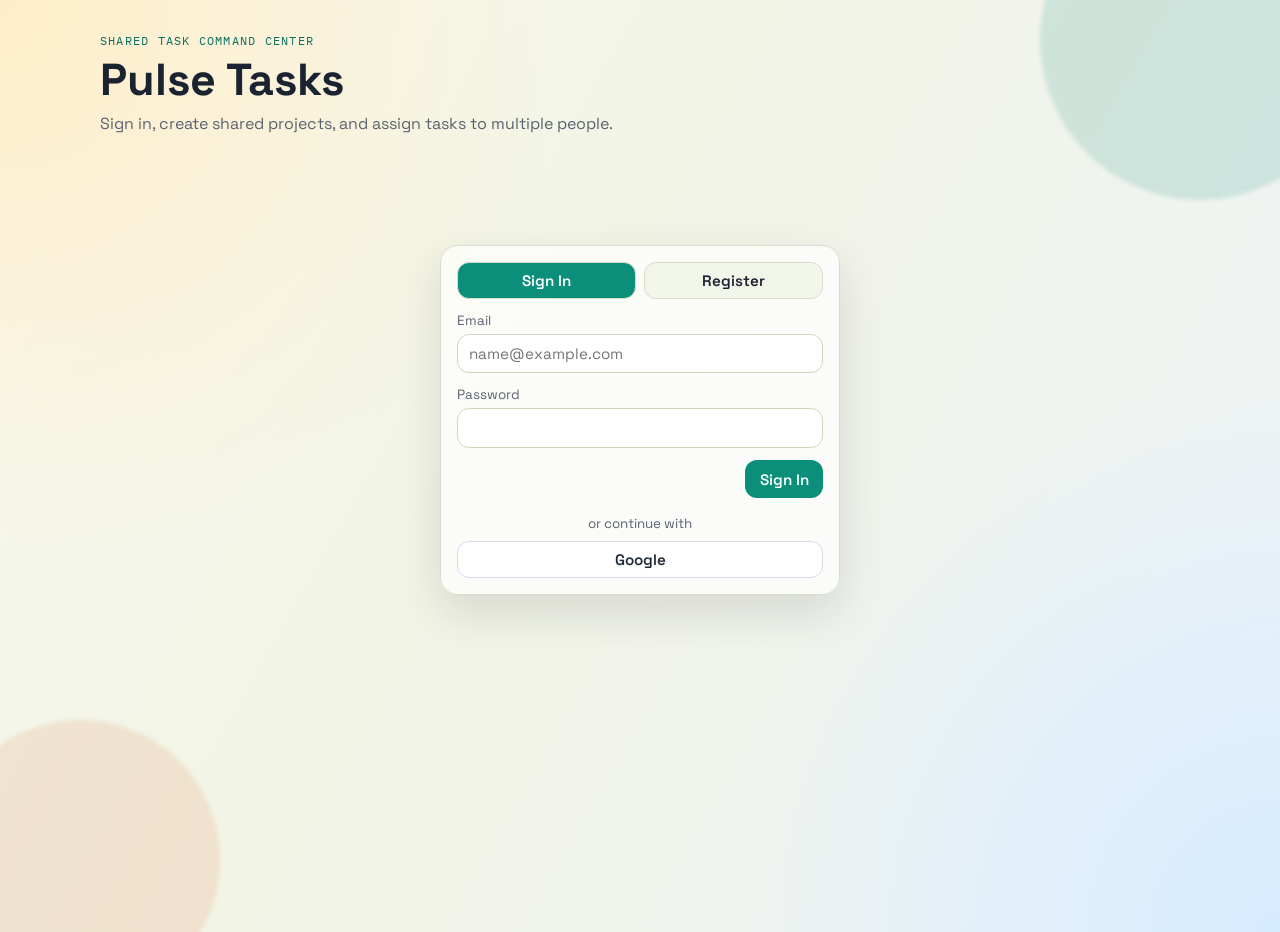
==== frontend/index.html @ c2089af1 "To Do list" ====
<!doctype html>
<html lang="en">
  <head>
    <meta charset="UTF-8" />
    <meta name="viewport" content="width=device-width, initial-scale=1.0" />
    <title>Pulse Tasks</title>
    <link rel="preconnect" href="https://fonts.googleapis.com" />
    <link rel="preconnect" href="https://fonts.gstatic.com" crossorigin />
    <link
      href="https://fonts.googleapis.com/css2?family=Space+Grotesk:wght@400;500;700&family=IBM+Plex+Mono:wght@400;500&display=swap"
      rel="stylesheet"
    />
    <link rel="stylesheet" href="styles.css" />
  </head>
  <body class="projects-page">
    <div class="bg-shape bg-shape-a"></div>
    <div class="bg-shape bg-shape-b"></div>

    <main class="app-shell">
      <header class="topbar reveal">
        <div>
          <p class="eyebrow">Shared Task Command Center</p>
          <h1>Pulse Tasks</h1>
          <p class="subtitle">Sign in, create shared projects, and assign tasks to multiple people.</p>
        </div>
        <div class="topbar-actions">
          <a class="nav-link btn-secondary hidden" href="tasks.html">Open Tasks</a>
          <button id="manageUsersBtn" class="btn-secondary hidden" type="button">Manage Users</button>
          <div class="session-chip hidden" id="sessionChip">
            <span id="sessionName">Not signed in</span>
            <button id="signOutBtn" class="btn-secondary" type="button">Sign out</button>
          </div>
        </div>
      </header>

      <section id="authView" class="auth-view reveal">
        <div class="panel auth-card">
          <div class="auth-mode-tabs" role="tablist" aria-label="Authentication mode">
            <button id="loginTabBtn" type="button" class="auth-tab active">Sign In</button>
            <button id="registerTabBtn" type="button" class="auth-tab">Register</button>
          </div>
          <form id="authForm" class="auth-form">
            <label id="nameField">
              <span>Name</span>
              <input id="authName" type="text" maxlength="120" placeholder="Your name" />
            </label>
            <label>
              <span>Email</span>
              <input id="authEmail" type="email" maxlength="255" placeholder="name@example.com" required />
            </label>
            <label>
              <span>Password</span>
              <input id="authPassword" type="password" minlength="8" maxlength="128" required />
            </label>
            <div class="auth-actions">
              <button id="authSubmitBtn" class="btn-accent" type="submit">Sign In</button>
            </div>
            <div class="provider-actions">
              <span class="provider-divider">or continue with</span>
              <button id="googleSignInBtn" class="btn-google" type="button">Google</button>
            </div>
          </form>
        </div>
      </section>

      <section id="workspaceView" class="workspace hidden">
        <section class="stats-grid reveal">
          <article class="stat-card">
            <h2>Total</h2>
            <p id="statTotal">0</p>
          </article>
          <article class="stat-card">
            <h2>Completed</h2>
            <p id="statCompleted">0</p>
          </article>
          <article class="stat-card">
            <h2>Pending</h2>
            <p id="statPending">0</p>
          </article>
          <article class="stat-card">
            <h2>High Priority</h2>
            <p id="statHighPriority">0</p>
          </article>
        </section>

        <section class="panel reveal project-panel">
          <div class="form-heading-row">
            <h2>Create Project</h2>
            <p class="subtle-inline">Invite multiple collaborators at once.</p>
          </div>
          <form id="projectForm" class="form-stack">
            <div class="field-grid">
              <label>
                <span>Name</span>
                <input id="projectName" type="text" maxlength="255" required />
              </label>
              <label>
                <span>Collaborators</span>
                <select id="projectMemberIds" multiple size="4"></select>
              </label>
              <label class="full-width">
                <span>Description</span>
                <textarea id="projectDescription" rows="2" maxlength="5000"></textarea>
              </label>
            </div>
            <div class="form-actions-row">
              <button class="btn-accent" type="submit">Add Project</button>
            </div>
          </form>
          <div id="projectList" class="project-list"></div>
        </section>

        <section class="panel reveal task-panel">
          <div class="form-heading-row">
            <h2>Create Task</h2>
            <p class="subtle-inline">Assign to a project and multiple people.</p>
          </div>
          <form id="todoForm" class="form-stack">
            <div class="field-grid">
              <label>
                <span>Title</span>
                <input id="title" name="title" type="text" maxlength="255" required />
              </label>
              <label>
                <span>Project</span>
                <select id="projectSelect">
                  <option value="">No project</option>
                </select>
              </label>
              <label>
                <span>Priority</span>
                <select id="priority" name="priority">
                  <option value="low">Low</option>
                  <option value="medium" selected>Medium</option>
                  <option value="high">High</option>
                </select>
              </label>
              <label>
                <span>Assignees</span>
                <select id="todoAssigneeIds" multiple size="4"></select>
              </label>
              <label class="full-width">
                <span>Description</span>
                <textarea id="description" name="description" rows="2" maxlength="5000"></textarea>
              </label>
              <label>
                <span>Due Date</span>
                <input id="dueDate" name="dueDate" type="datetime-local" />
              </label>
            </div>
            <div class="form-actions-row">
              <button class="btn-accent" type="submit">Add Task</button>
            </div>
          </form>
        </section>

        <section class="panel reveal task-list-panel">
          <div class="controls-row">
            <label>
              <span>Search</span>
              <input id="searchInput" type="text" placeholder="Search title or description" />
            </label>
            <label>
              <span>Status</span>
              <select id="statusFilter">
                <option value="all">All</option>
                <option value="pending">Pending</option>
                <option value="completed">Completed</option>
              </select>
            </label>
            <label>
              <span>Priority</span>
              <select id="priorityFilter">
                <option value="all">All</option>
                <option value="low">Low</option>
                <option value="medium">Medium</option>
                <option value="high">High</option>
              </select>
            </label>
            <label>
              <span>Project</span>
              <select id="projectFilter">
                <option value="all">All projects</option>
              </select>
            </label>
            <label>
              <span>Sort By</span>
              <select id="sortBy">
                <option value="created_at">Created</option>
                <option value="updated_at">Updated</option>
                <option value="title">Title</option>
                <option value="due_date">Due Date</option>
              </select>
            </label>
            <label>
              <span>Order</span>
              <select id="sortOrder">
                <option value="desc">Desc</option>
                <option value="asc">Asc</option>
              </select>
            </label>
          </div>

          <div class="list-head-row">
            <h2>Tasks</h2>
            <button id="refreshBtn" class="btn-secondary" type="button">Refresh</button>
          </div>

          <p id="feedback" class="feedback" role="status" aria-live="polite"></p>

          <div id="todoList" class="todo-list"></div>
        </section>
      </section>
    </main>

    <template id="projectItemTemplate">
      <article class="project-card">
        <div>
          <h3 class="project-title"></h3>
          <p class="project-desc"></p>
          <div class="project-collaborators-list"></div>
        </div>
        <div class="project-meta">
          <span class="project-members"></span>
          <span class="project-owner"></span>
          <div class="project-actions">
            <button type="button" data-action="edit" class="btn-secondary">Edit</button>
            <button type="button" data-action="delete" class="btn-danger">Delete</button>
          </div>
        </div>
      </article>
    </template>

    <template id="todoItemTemplate">
      <article class="todo-item">
        <div class="todo-main">
          <label class="checkbox-wrap">
            <input type="checkbox" data-action="toggle" />
            <span class="checkbox-ui"></span>
          </label>
          <div class="todo-copy">
            <div class="todo-title-row">
              <h3 class="todo-title"></h3>
              <span class="priority-badge"></span>
            </div>
            <p class="todo-desc"></p>
            <p class="todo-meta"></p>
            <p class="todo-people"></p>
            <div class="todo-assignees-list"></div>
          </div>
        </div>
        <div class="todo-actions">
          <button type="button" data-action="edit" class="btn-secondary">Edit</button>
          <button type="button" data-action="delete" class="btn-danger">Delete</button>
        </div>
      </article>
    </template>

    <dialog id="editDialog" class="edit-dialog">
      <form id="editForm" method="dialog">
        <h2>Edit Task</h2>
        <label>
          <span>Title</span>
          <input id="editTitle" name="title" type="text" maxlength="255" required />
        </label>
        <label>
          <span>Description</span>
          <textarea id="editDescription" name="description" rows="3" maxlength="5000"></textarea>
        </label>
        <div class="field-grid dialog-grid">
          <label>
            <span>Project</span>
            <select id="editProjectId">
              <option value="">No project</option>
            </select>
          </label>
          <label>
            <span>Priority</span>
            <select id="editPriority" name="priority">
              <option value="low">Low</option>
              <option value="medium">Medium</option>
              <option value="high">High</option>
            </select>
          </label>
          <label class="full-width">
            <span>Assignees</span>
            <select id="editAssigneeIds" multiple size="4"></select>
          </label>
          <label>
            <span>Due Date</span>
            <input id="editDueDate" name="dueDate" type="datetime-local" />
          </label>
        </div>
        <menu>
          <button type="button" id="cancelEditBtn" class="btn-secondary">Cancel</button>
          <button type="submit" class="btn-accent">Save</button>
        </menu>
      </form>
    </dialog>

    <dialog id="usersDialog" class="edit-dialog">
      <form id="usersForm" method="dialog">
        <h2>Manage Users</h2>
        <div id="usersList" class="members-list"></div>
        <menu>
          <button type="button" id="closeUsersBtn" class="btn-secondary">Close</button>
        </menu>
      </form>
    </dialog>

    <dialog id="projectDialog" class="edit-dialog">
      <form id="projectEditForm" method="dialog">
        <h2>Edit Project</h2>
        <label>
          <span>Name</span>
          <input id="editProjectName" type="text" maxlength="255" required />
        </label>
        <label>
          <span>Description</span>
          <textarea id="editProjectDescription" rows="3" maxlength="5000"></textarea>
        </label>
        <div class="collaborators-section">
          <label>
            <span>Current Members</span>
            <div id="editProjectCurrentMembers" class="members-list"></div>
          </label>
          <label>
            <span>Add Collaborators</span>
            <select id="editProjectMemberIds" multiple size="4"></select>
          </label>
        </div>
        <menu>
          <button type="button" id="cancelProjectEditBtn" class="btn-secondary">Cancel</button>
          <button type="submit" class="btn-accent">Save</button>
        </menu>
      </form>
    </dialog>

    <script src="app.js"></script>
  </body>
</html>
---- frontend/styles.css ----
:root {
  --bg: #f7f8ef;
  --panel: rgba(255, 255, 255, 0.7);
  --text: #1b2330;
  --muted: #5b6270;
  --brand: #0b8f7b;
  --brand-deep: #0a6f62;
  --danger: #b33131;
  --line: #d8decd;
  --shadow: 0 18px 45px rgba(18, 24, 34, 0.12);
  --radius: 18px;
}

* {
  box-sizing: border-box;
}

body {
  margin: 0;
  font-family: "Space Grotesk", sans-serif;
  color: var(--text);
  background: radial-gradient(circle at 0% 0%, #ffeec8, transparent 36%),
    radial-gradient(circle at 100% 100%, #d6ecff, transparent 35%),
    linear-gradient(120deg, #f7f8ef 0%, #f2f4e5 40%, #eef3f8 100%);
  min-height: 100vh;
  overflow-x: hidden;
}

.bg-shape {
  position: fixed;
  z-index: -1;
  border-radius: 999px;
  filter: blur(2px);
}

.bg-shape-a {
  width: 320px;
  height: 320px;
  background: rgba(11, 143, 123, 0.15);
  top: -120px;
  right: -80px;
  animation: driftA 12s ease-in-out infinite;
}

.bg-shape-b {
  width: 280px;
  height: 280px;
  background: rgba(219, 123, 71, 0.15);
  bottom: -100px;
  left: -60px;
  animation: driftB 14s ease-in-out infinite;
}

@keyframes driftA {
  0% {
    transform: translateY(0px);
  }
  50% {
    transform: translateY(18px);
  }
  100% {
    transform: translateY(0px);
  }
}

@keyframes driftB {
  0% {
    transform: translateY(0px);
  }
  50% {
    transform: translateY(-18px);
  }
  100% {
    transform: translateY(0px);
  }
}

.app-shell {
  width: min(1080px, 92vw);
  margin: 2rem auto 3rem;
  display: grid;
  gap: 1rem;
}

.reveal {
  opacity: 0;
  transform: translateY(20px);
  animation: reveal 0.7s ease forwards;
}

.reveal:nth-child(2) {
  animation-delay: 0.08s;
}

.reveal:nth-child(3) {
  animation-delay: 0.16s;
}

.reveal:nth-child(4) {
  animation-delay: 0.24s;
}

@keyframes reveal {
  to {
    opacity: 1;
    transform: translateY(0);
  }
}

.topbar {
  display: flex;
  justify-content: space-between;
  gap: 1rem;
  align-items: end;
}

.eyebrow {
  font-family: "IBM Plex Mono", monospace;
  font-size: 0.77rem;
  letter-spacing: 0.1em;
  text-transform: uppercase;
  color: var(--brand-deep);
  margin: 0 0 0.2rem;
}

h1 {
  margin: 0;
  font-size: clamp(1.9rem, 4vw, 2.8rem);
}

.subtitle {
  margin: 0.3rem 0 0;
  color: var(--muted);
}

.panel,
.stat-card {
  background: var(--panel);
  backdrop-filter: blur(8px);
  border: 1px solid var(--line);
  border-radius: var(--radius);
  box-shadow: var(--shadow);
}

.stats-grid {
  display: grid;
  grid-template-columns: repeat(4, minmax(0, 1fr));
  gap: 0.85rem;
}

.stat-card {
  padding: 1rem;
}

.stat-card h2 {
  margin: 0;
  font-size: 0.88rem;
  font-weight: 500;
  color: var(--muted);
}

.stat-card p {
  margin: 0.4rem 0 0;
  font-size: 1.8rem;
  font-weight: 700;
}

.panel {
  padding: 1rem;
}

.todo-form,
.controls-row {
  display: grid;
  gap: 0.8rem;
}

.form-heading-row,
.list-head-row {
  display: flex;
  justify-content: space-between;
  align-items: center;
}

.form-heading-row h2,
.list-head-row h2 {
  margin: 0;
  font-size: 1.15rem;
}

.field-grid {
  display: grid;
  grid-template-columns: repeat(2, minmax(0, 1fr));
  gap: 0.7rem;
}

.full-width {
  grid-column: 1 / -1;
}

.controls-row {
  grid-template-columns: repeat(6, minmax(0, 1fr));
  align-items: end;
}

label span {
  display: block;
  margin-bottom: 0.3rem;
  font-size: 0.84rem;
  color: var(--muted);
}

input,
select,
textarea,
button {
  font-family: inherit;
  font-size: 0.95rem;
}

input,
select,
textarea {
  width: 100%;
  background: #ffffff;
  border: 1px solid #cfd6bf;
  border-radius: 12px;
  padding: 0.58rem 0.68rem;
  color: var(--text);
}

textarea {
  resize: vertical;
}

button {
  border-radius: 12px;
  border: 1px solid transparent;
  padding: 0.52rem 0.84rem;
  font-weight: 600;
  cursor: pointer;
  transition: transform 0.15s ease, background 0.2s ease;
}

button:hover {
  transform: translateY(-1px);
}

.btn-accent {
  background: var(--brand);
  color: #f4fff9;
}

.btn-accent:hover {
  background: var(--brand-deep);
}

.btn-secondary {
  background: #f2f6eb;
  border-color: #d6ddca;
  color: var(--text);
}

.btn-danger {
  background: #ffecec;
  border-color: #efcaca;
  color: var(--danger);
}

.feedback {
  min-height: 1.4rem;
  margin: 0.25rem 0 0.65rem;
  color: var(--muted);
  font-size: 0.92rem;
}

.todo-list {
  display: grid;
  gap: 0.7rem;
}

.todo-item {
  background: #ffffff;
  border: 1px solid #dfe5d3;
  border-radius: 14px;
  padding: 0.8rem;
  display: flex;
  justify-content: space-between;
  gap: 0.7rem;
  align-items: flex-start;
  animation: popIn 0.25s ease;
}

@keyframes popIn {
  from {
    opacity: 0;
    transform: scale(0.98);
  }
  to {
    opacity: 1;
    transform: scale(1);
  }
}

.todo-main {
  display: flex;
  gap: 0.72rem;
  align-items: flex-start;
  flex: 1;
}

.checkbox-wrap {
  display: inline-flex;
  align-items: center;
  margin-top: 0.2rem;
}

.checkbox-wrap input {
  display: none;
}

.checkbox-ui {
  width: 18px;
  height: 18px;
  border: 2px solid #8ca193;
  border-radius: 5px;
  display: inline-block;
  position: relative;
}

.checkbox-wrap input:checked + .checkbox-ui {
  border-color: var(--brand);
  background: var(--brand);
}

.checkbox-wrap input:checked + .checkbox-ui::after {
  content: "";
  position: absolute;
  left: 4px;
  top: 1px;
  width: 4px;
  height: 8px;
  border: solid #fff;
  border-width: 0 2px 2px 0;
  transform: rotate(45deg);
}

.todo-title-row {
  display: flex;
  align-items: center;
  gap: 0.5rem;
  flex-wrap: wrap;
}

.todo-title {
  margin: 0;
  font-size: 1rem;
}

.todo-item.completed .todo-title {
  text-decoration: line-through;
  color: #66707d;
}

.priority-badge {
  font-family: "IBM Plex Mono", monospace;
  font-size: 0.72rem;
  text-transform: uppercase;
  background: #ebf8f5;
  color: #0c5f54;
  padding: 0.14rem 0.4rem;
  border-radius: 999px;
}

.priority-high {
  background: #ffe8e8;
  color: #8f2d2d;
}

.priority-medium {
  background: #fff8e3;
  color: #856011;
}

.priority-low {
  background: #e8f4ff;
  color: #28517a;
}

.todo-desc {
  margin: 0.2rem 0;
  color: var(--muted);
  white-space: pre-wrap;
}

.todo-meta {
  margin: 0;
  font-size: 0.8rem;
  color: #6b7382;
  font-family: "IBM Plex Mono", monospace;
}

.todo-actions {
  display: flex;
  gap: 0.4rem;
}

.topbar-actions {
  display: grid;
  gap: 0.7rem;
}

.nav-link {
  display: inline-flex;
  align-items: center;
  justify-content: center;
  text-decoration: none;
  min-height: 42px;
}

.session-chip {
  background: rgba(255, 255, 255, 0.68);
  border: 1px solid var(--line);
  border-radius: var(--radius);
  display: flex;
  gap: 0.7rem;
  align-items: center;
  justify-content: space-between;
  padding: 0.7rem 0.85rem;
}

.session-chip span {
  font-family: "IBM Plex Mono", monospace;
  font-size: 0.82rem;
}

.hidden {
  display: none !important;
}

.auth-view {
  display: grid;
  place-items: center;
  min-height: 60vh;
}

.auth-card {
  width: 100%;
  max-width: 400px;
  display: grid;
  gap: 0.8rem;
}

.auth-mode-tabs {
  display: grid;
  grid-template-columns: repeat(2, minmax(0, 1fr));
  gap: 0.45rem;
}

.auth-tab {
  background: #f1f5ea;
  border: 1px solid #d7ddc9;
  color: var(--text);
}

.auth-tab.active {
  background: var(--brand);
  color: #fff;
}

.auth-form,
.form-stack {
  display: grid;
  gap: 0.8rem;
}

.auth-actions,
.form-actions-row {
  display: flex;
  justify-content: end;
}

.provider-actions {
  display: grid;
  gap: 0.55rem;
  padding-top: 0.25rem;
}

.provider-divider {
  color: var(--muted);
  font-size: 0.84rem;
  text-align: center;
}

.btn-google {
  background: #ffffff;
  border-color: #d6dbe8;
  color: #1f2937;
}

.btn-google:hover {
  background: #f7f9fc;
}

.workspace {
  display: grid;
  gap: 1rem;
}

.subtle-inline {
  margin: 0;
  color: var(--muted);
  font-size: 0.86rem;
}

.project-list {
  display: grid;
  gap: 0.65rem;
  margin-top: 0.85rem;
}

.project-card {
  background: #fff;
  border: 1px solid #dfe5d3;
  border-radius: 14px;
  padding: 0.8rem 0.9rem;
  display: flex;
  justify-content: space-between;
  gap: 0.9rem;
}

.project-title {
  margin: 0;
  font-size: 1rem;
}

.project-desc {
  margin: 0.25rem 0 0;
  color: var(--muted);
}

.project-meta,
.todo-people {
  display: grid;
  gap: 0.2rem;
  justify-items: end;
  font-family: "IBM Plex Mono", monospace;
  font-size: 0.75rem;
  color: #6b7382;
}

body.projects-page .task-panel,
body.projects-page .task-list-panel {
  display: none;
}

body.tasks-page .project-panel {
  display: none;
}

.todo-people {
  margin: 0.35rem 0 0;
  justify-items: start;
}

.project-actions {
  display: flex;
  gap: 0.4rem;
  margin-top: 0.5rem;
  justify-content: flex-end;
}

.project-collaborators-list,
.todo-assignees-list {
  display: flex;
  flex-wrap: wrap;
  gap: 0.35rem;
  margin-top: 0.4rem;
}

.collaborator-chip,
.assignee-chip {
  display: inline-flex;
  align-items: center;
  gap: 0.25rem;
  background: #ebf8f5;
  color: #0c5f54;
  padding: 0.2rem 0.45rem;
  border-radius: 6px;
  font-size: 0.75rem;
  font-family: "IBM Plex Mono", monospace;
}

.collaborator-chip button,
.assignee-chip button {
  background: none;
  border: none;
  color: #0c5f54;
  cursor: pointer;
  padding: 0;
  font-size: 0.85rem;
  font-weight: 700;
  line-height: 1;
}

.collaborator-chip button:hover,
.assignee-chip button:hover {
  opacity: 0.6;
}

select[multiple] {
  min-height: 7.5rem;
}

.dialog-grid {
  margin-top: 0.2rem;
}

.full-width {
  grid-column: 1 / -1;
}

.edit-dialog {
  border: 1px solid #d8decd;
  border-radius: 16px;
  padding: 0;
  width: min(420px, 92vw);
}

.edit-dialog::backdrop {
  background: rgba(10, 16, 20, 0.35);
  backdrop-filter: blur(2px);
}

.edit-dialog form {
  display: grid;
  gap: 0.6rem;
  padding: 1rem;
}

.edit-dialog h2 {
  margin: 0;
}

.collaborators-section {
  display: grid;
  gap: 0.6rem;
}

.members-list {
  display: flex;
  flex-wrap: wrap;
  gap: 0.4rem;
  padding: 0.5rem;
  background: #f5f7f3;
  border-radius: 8px;
  min-height: 2rem;
}

.members-list .member-chip {
  display: inline-flex;
  align-items: center;
  gap: 0.3rem;
  padding: 0.4rem 0.6rem;
  background: #ebf8f5;
  border: 1px solid #0b8f7b;
  border-radius: 4px;
  font-size: 0.875rem;
}

.members-list .member-chip button {
  background: none;
  border: none;
  padding: 0;
  font-size: 1rem;
  cursor: pointer;
  color: #b33131;
  font-weight: bold;
  line-height: 1;
}

.members-list .member-chip button:hover {
  opacity: 0.8;
}

menu {
  margin: 0;
  padding: 0;
  display: flex;
  justify-content: end;
  gap: 0.5rem;
}

@media (max-width: 950px) {
  .stats-grid {
    grid-template-columns: repeat(2, minmax(0, 1fr));
  }

  .controls-row {
    grid-template-columns: repeat(2, minmax(0, 1fr));
  }

  .field-grid {
    grid-template-columns: 1fr;
  }
}

@media (max-width: 700px) {
  .topbar {
    flex-direction: column;
    align-items: stretch;
  }

  .topbar-actions {
    grid-template-columns: 1fr;
  }

  .stats-grid {
    grid-template-columns: 1fr;
  }

  .controls-row {
    grid-template-columns: 1fr;
  }

  .todo-item {
    flex-direction: column;
    align-items: stretch;
  }

  .todo-actions {
    justify-content: end;
  }

  .project-card {
    flex-direction: column;
  }
}
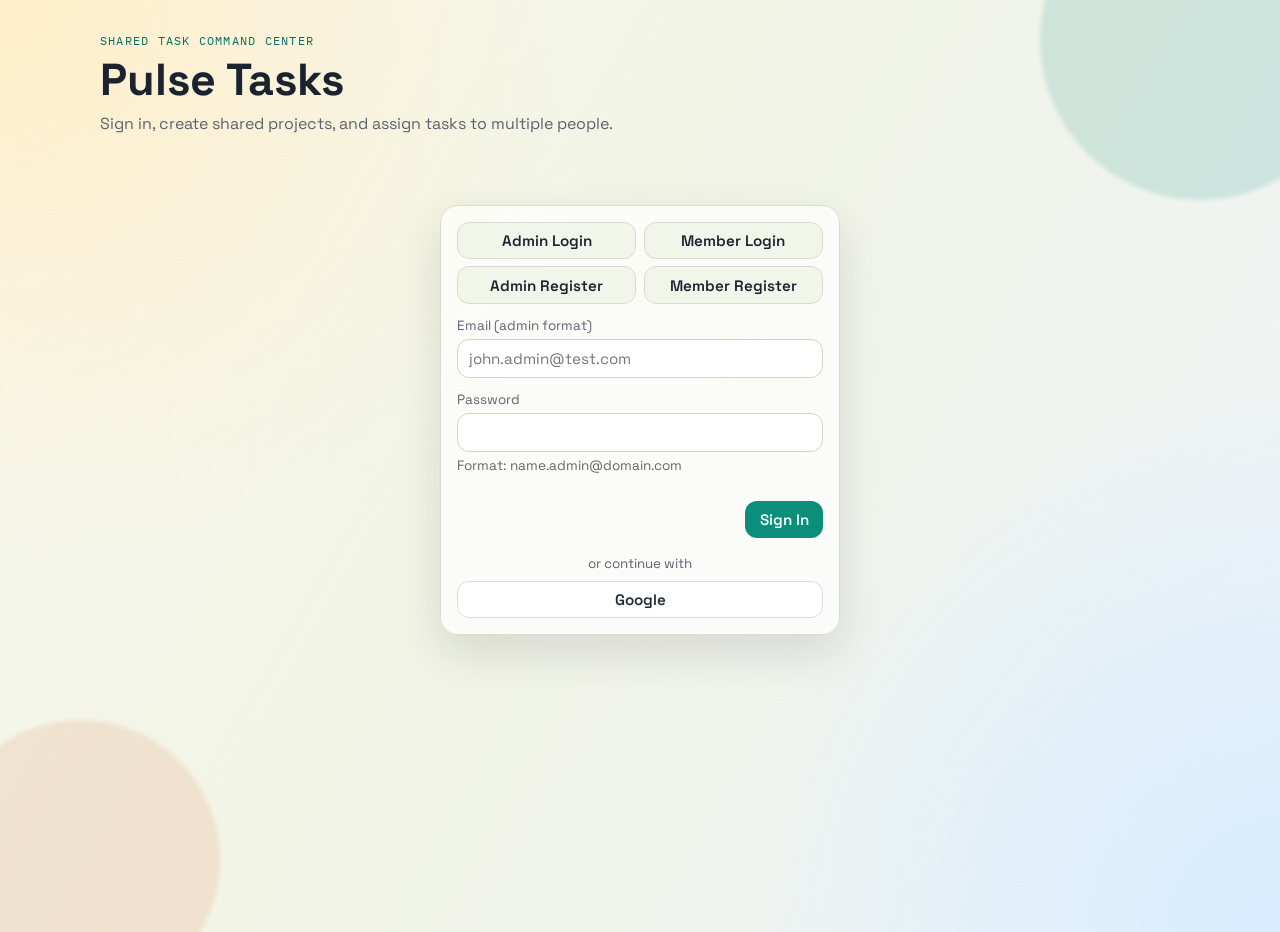
==== commit 0596d6d3: "Second commit" ====
--- a/frontend/index.html
+++ b/frontend/index.html
@@ -35,23 +35,28 @@
 
       <section id="authView" class="auth-view reveal">
         <div class="panel auth-card">
-          <div class="auth-mode-tabs" role="tablist" aria-label="Authentication mode">
-            <button id="loginTabBtn" type="button" class="auth-tab active">Sign In</button>
-            <button id="registerTabBtn" type="button" class="auth-tab">Register</button>
+          <div class="auth-mode-tabs" role="tablist" aria-label="User type">
+            <button id="adminLoginBtn" type="button" class="auth-tab active" data-user-type="admin">Admin Login</button>
+            <button id="memberLoginBtn" type="button" class="auth-tab" data-user-type="member">Member Login</button>
+            <button id="adminRegisterBtn" type="button" class="auth-tab" data-user-type="admin-register">Admin Register</button>
+            <button id="memberRegisterBtn" type="button" class="auth-tab" data-user-type="member-register">Member Register</button>
           </div>
           <form id="authForm" class="auth-form">
-            <label id="nameField">
+            <label id="nameField" class="hidden">
               <span>Name</span>
               <input id="authName" type="text" maxlength="120" placeholder="Your name" />
             </label>
             <label>
-              <span>Email</span>
-              <input id="authEmail" type="email" maxlength="255" placeholder="name@example.com" required />
+              <span id="emailLabel">Email (admin@test.com)</span>
+              <input id="authEmail" type="email" maxlength="255" placeholder="name.admin@test.com" required />
             </label>
             <label>
               <span>Password</span>
               <input id="authPassword" type="password" minlength="8" maxlength="128" required />
             </label>
+            <p id="emailFormatHint" class="hint-text" style="font-size: 0.85rem; color: #666; margin-top: -8px;">
+              Format: <span id="emailFormatText">name.admin@domain.com</span>
+            </p>
             <div class="auth-actions">
               <button id="authSubmitBtn" class="btn-accent" type="submit">Sign In</button>
             </div>
